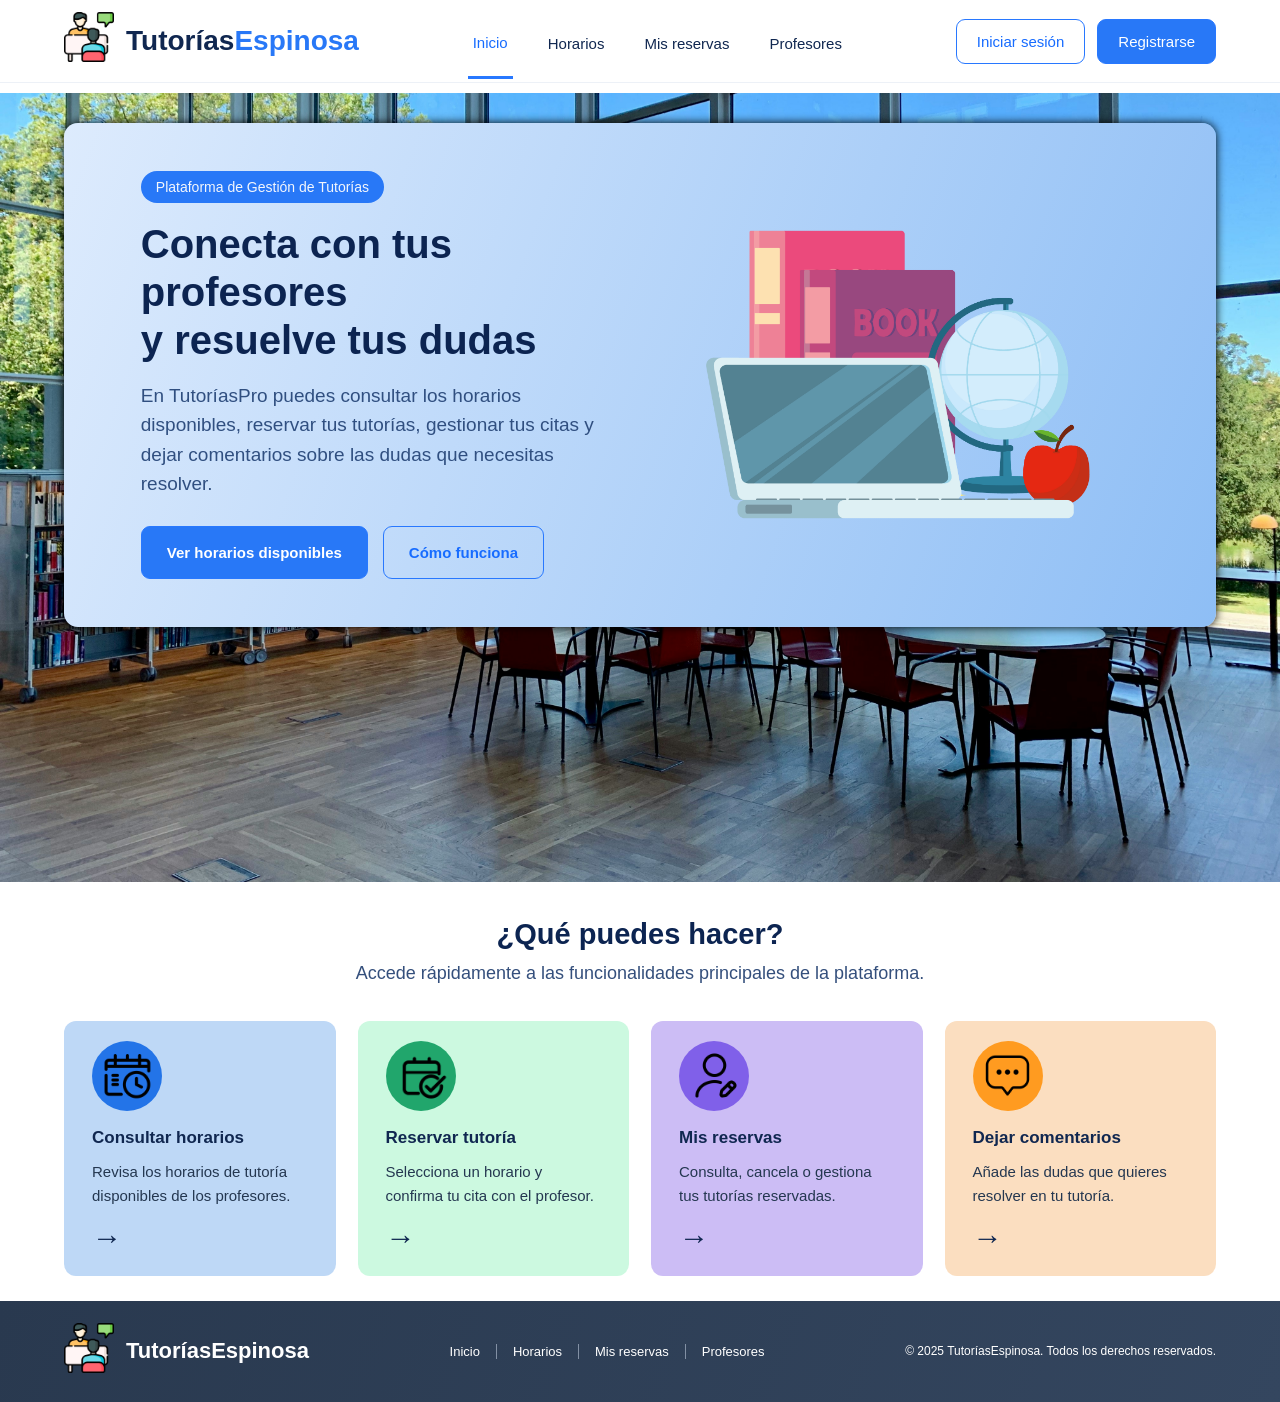
==== frontend/index.html @ 89176f93 "[#13][#18] Preparar frontend a partir del prototipo inicial" ====
<!DOCTYPE html>
<html lang="es">
<head>
    <meta charset="UTF-8">
    <meta name="viewport" content="width=device-width, initial-scale=1.0">
    <title>TutoríasEspinosa</title>
    <link rel="stylesheet" href="./css/style.css">
</head>
<body>
    <header class="cabecera">
        <div class="contenedor navegacion">
            <a class="logo" href="#">
                <span class="icono-logo"><img src="./imagenes/discusion.png" width="50px"></span>
                <span>Tutorías<span class="azul">Espinosa</span></span>
            </a>

            <nav class="menu">
                <a class="activo" href="#">Inicio</a>
                <a href="#horarios">Horarios</a>
                <a href="#reservas">Mis reservas</a>
                <a href="#profesores">Profesores</a>
            </nav>

            <div class="botones-cabecera">
                <a class="boton boton-claro" href="#">Iniciar sesión</a>
                <a class="boton boton-azul" href="#">Registrarse</a>
            </div>
        </div>
    </header>

    <main>
     <div class="fondo">
        <section class="tarjeta-centro contenedor">
            <div class="tarjeta-centro-texto">
                <span class="etiqueta">Plataforma de Gestión de Tutorías</span>
                <h1>Conecta con tus profesores<br class="salto"> y resuelve tus dudas</h1>
                <p>
                    En TutoríasPro puedes consultar los horarios disponibles,
                    reservar tus tutorías, gestionar tus citas y dejar comentarios
                    sobre las dudas que necesitas resolver.
                </p>
                <div class="tarjeta-centro-botones">
                    <a class="boton boton-azul" href="#horarios">Ver horarios disponibles</a>
                    <a class="boton boton-claro" href="#funciones">Cómo funciona</a>
                </div>
            </div>

            <div class="tarjeta-centro-imagen">
    <img
        class="imagenIndex"
        src="./imagenes/imagenindex.png"
        alt="Ilustración de TutoríasPro"
    >
</div>
        </section>
     </div>

        <section class="funciones contenedor" id="funciones">
            <div class="titulo-seccion">
                <h2>¿Qué puedes hacer?</h2>
                <p>Accede rápidamente a las funcionalidades principales de la plataforma.</p>
            </div>

            <div class="tarjetas">
                <article class="tarjeta tarjeta-azul" id="horarios">
                    <div class="icono icono-azul"><img src="./imagenes/time-and-calendar.png" width="70%" height="70%"></div>
                    <h3>Consultar horarios</h3>
                    <p>Revisa los horarios de tutoría disponibles de los profesores.</p>
                    <a href="#">→</a>
                </article>

                <article class="tarjeta tarjeta-verde">
                    <div class="icono icono-verde"><img src="./imagenes/cheque.png" width="80%" height="80%"></div>
                    <h3>Reservar tutoría</h3>
                    <p>Selecciona un horario y confirma tu cita con el profesor.</p>
                    <a href="#">→</a>
                </article>

                <article class="tarjeta tarjeta-morada" id="reservas">
                    <div class="icono icono-morado"><img src="./imagenes/editar.png" width="70%" height="70%"></div>
                    <h3>Mis reservas</h3>
                    <p>Consulta, cancela o gestiona tus tutorías reservadas.</p>
                    <a href="#">→</a>
                </article>

                <article class="tarjeta tarjeta-naranja" id="profesores">
                    <div class="icono icono-naranja"><img src="./imagenes/bot-de-chat.png" width="70%" height="70%"></div>
                    <h3>Dejar comentarios</h3>
                    <p>Añade las dudas que quieres resolver en tu tutoría.</p>
                    <a href="#">→</a>
                </article>
            </div>
        </section>
    </main>

    <footer class="pie">
        <div class="contenedor pie-contenido">
            <a class="logo logo-pie" href="#">
                <span class="icono-logo"><img src="./imagenes/discusion.png" width="50px"></span>
                <span>TutoríasEspinosa</span>
            </a>
            <nav class="enlaces-pie">
                <a href="#">Inicio</a>
                <a href="#horarios">Horarios</a>
                <a href="#reservas">Mis reservas</a>
                <a href="#profesores">Profesores</a>
            </nav>
            <p>© 2025 TutoríasEspinosa. Todos los derechos reservados.</p>
        </div>
    </footer>
</body>
</html>
---- frontend/css/style.css ----
/* Estilos generales */
* {
  box-sizing: border-box;
  margin: 0;
  padding: 0;
}

html {
  scroll-behavior: smooth;
}

body {
  font-family: Arial, Helvetica, sans-serif;
  color: #102750;
  background-color: #ffffff;

  min-height: 100vh;
display: flex;
flex-direction: column;
}

a {
  color: inherit;
  text-decoration: none;
}

.contenedor {
  width: 90%;
  max-width: 1370px;
  margin: 0 auto;
}

/* Cabecera y menú */
.cabecera {
  background-color: #ffffff;
  border-bottom: 1px solid #edf1f7;
  margin-bottom: 10px;
}

.navegacion {
  min-height: 82px;
  display: flex;
  align-items: center;
  justify-content: space-between;
  gap: 25px;
}

.main {

  flex: 1;
display: flex;
flex-direction: column;
}

.logo {
  display: flex;
  align-items: center;
  gap: 12px;
  font-size: 28px;
  font-weight: bold;
  white-space: nowrap;
}

.icono-logo {
  color: #102d61;
  font-size: 35px;
  position: relative;
  margin: 0 auto;
}

.azul {
  color: #2878f7;
}

.menu {
  display: flex;
  align-items: center;
  gap: 30px;
}

.menu a {
  padding: 30px 5px 25px;
  font-size: 15px;
}

.menu a:hover,
.menu .activo {
  color: #176cff;
  border-bottom: 3px solid #2878ff;
}

.botones-cabecera {
  display: flex;
  gap: 12px;
}

/* Botones */
.boton {
  display: inline-block;
  padding: 13px 20px;
  border: 1px solid #2878ff;
  border-radius: 9px;
  font-size: 15px;
  text-align: center;
  transition:
    background-color 0.2s,
    color 0.2s;
}

.boton-azul {
  color: #ffffff;
  background-color: #2878f7;
}

.boton-azul:hover {
  background-color: #155ed4;
}

.boton-claro {
  color: #176cff;
  background-color: transparent;
}

.boton-claro:hover {
  background-color: #eaf2ff;
}

/* Sección principal */
.tarjeta-centro {
  min-height: 430px;
  margin-top: 0;
  padding: 48px 6%;
  border-radius: 14px;
  background: linear-gradient(110deg, #ddebfd, #8ebef5);
  display: flex;
  align-items: center;
  justify-content: space-between;
  gap: 35px;
  overflow: hidden;
  box-shadow: black 0px 0px 10px;
}

.tarjeta-centro-texto {
  flex: 1;
  max-width: 590px;
}

.etiqueta {
  display: inline-block;
  margin-bottom: 17px;
  padding: 8px 15px;
  border-radius: 25px;
  background-color: #2878f7;
  color: #f3f6fc;
  font-size: 14px;
}

h1 {
  margin-bottom: 17px;
  color: #0c2451;
  font-size: 40px;
  line-height: 1.2;
}

.tarjeta-centro-texto p {
  max-width: 570px;
  margin-bottom: 27px;
  color: #304f80;
  font-size: 19px;
  line-height: 1.55;
}

.tarjeta-centro-botones {
  display: flex;
  flex-wrap: wrap;
  gap: 15px;
}

.tarjeta-centro-botones .boton {
  padding: 17px 25px;
  font-weight: bold;
}

.tarjeta-centro-imagen {
  flex: 1;
  min-width: 0;
  height: 300px;
  display: flex;
  align-items: center;
  justify-content: center;
  overflow: hidden;
}

.imagenIndex {
  display: block;
  width: 100%;
  height: 100%;
  object-fit: contain;
  object-position: center;
}

.fondo {
  padding-top: 30px;
  padding-bottom: 255px;
  background-image: url("../imagenes/fondo3.jpg");
  background-size: cover;
  background-position: center;
  background-repeat: no-repeat;
  background-attachment: fixed;
}

/* Tarjetas de funcionalidades */
.funciones {
  padding-top: 36px;
  padding-bottom: 25px;
}

.titulo-seccion {
  text-align: center;
  margin-bottom: 37px;
}

.titulo-seccion h2 {
  margin-bottom: 12px;
  color: #0c2451;
  font-size: 29px;
}

.titulo-seccion p {
  color: #344f7c;
  font-size: 18px;
}

.tarjetas {
  display: grid;
  grid-template-columns: repeat(4, 1fr);
  gap: 22px;
}

.tarjeta {
  min-height: 255px;
  padding: 20px 28px;
  border-radius: 12px;
}

.tarjeta-azul {
  background-color: #bed8f6;
}

.tarjeta-verde {
  background-color: #ccf9e0;
}

.tarjeta-morada {
  background-color: #ccbdf5;
}

.tarjeta-naranja {
  background-color: #fbdec0;
}

.icono {
  width: 70px;
  height: 70px;
  margin-bottom: 17px;
  border-radius: 50%;
  color: #ffffff;
  display: flex;
  align-items: center;
  justify-content: center;
  font-size: 37px;
}

.icono-azul {
  background-color: #2374e8;
}

.icono-verde {
  background-color: #21a66c;
}

.icono-morado {
  background-color: #8060e9;
}

.icono-naranja {
  background-color: #ff9b20;
}

.tarjeta h3 {
  margin-bottom: 12px;
  color: #102750;
  font-size: 17px;
}

.tarjeta p {
  min-height: 50px;
  margin-bottom: 10px;
  color: #243750;
  font-size: 15px;
  line-height: 1.6;
}

.tarjeta > a {
  display: inline-block;
  margin-top: 3px;
  font-size: 30px;
  line-height: 1;
}

.tarjeta > a:hover {
  color: #2878f7;
}

/* Pie de página */
.pie {
  margin-top: auto;
  padding: 22px 0;
  color: #ffffff;
  background: linear-gradient(110deg, #29394f, #34465f);
  width: 100%;
}

.pie-contenido {
  display: flex;
  align-items: center;
  justify-content: space-between;
  gap: 25px;
}

.logo-pie {
  color: #ffffff;
  font-size: 22px;
}

.logo-pie .icono-logo {
  color: #ffffff;
  font-size: 30px;
}

.enlaces-pie {
  display: flex;
  flex-wrap: wrap;
  gap: 0;
}

.enlaces-pie a {
  padding: 0 16px;
  border-right: 1px solid #8290a4;
  font-size: 13px;
}

.enlaces-pie a:last-child {
  border-right: none;
}

.enlaces-pie a:hover {
  text-decoration: underline;
}

.pie p {
  font-size: 12px;
  text-align: right;
}

/* Adaptación a tablets y móviles */
@media (max-width: 1050px) {
  .navegacion {
    flex-wrap: wrap;
    padding: 15px 0;
  }

  .menu {
    order: 3;
    width: 100%;
    justify-content: center;
    gap: 20px;
  }

  .menu a {
    padding: 10px 5px;
  }

  .tarjeta-centro {
    padding: 35px;
  }

  h1 {
    font-size: 32px;
  }

  .tarjeta-centro-texto p {
    font-size: 16px;
  }

  .tarjetas {
    grid-template-columns: repeat(2, 1fr);
  }

  .pie-contenido {
    flex-wrap: wrap;
    justify-content: center;
  }

  .pie p {
    width: 100%;
    text-align: center;
  }

    .fondo {
  padding-bottom: 50px;
}

}

@media (max-width: 700px) {
  .contenedor {
    width: 92%;
  }

  .navegacion {
    justify-content: center;
  }

  .logo {
    font-size: 25px;
  }

  .botones-cabecera {
    width: 100%;
    justify-content: center;
  }

  .menu {
    gap: 12px;
    overflow-x: auto;
    justify-content: flex-start;
  }

  .menu a {
    white-space: nowrap;
    font-size: 14px;
  }

  .tarjeta-centro {
    flex-direction: column;
    align-items: stretch;
    padding: 28px 22px;
  }

  h1 {
    font-size: 30px;
  }

  .salto {
    display: none;
  }

  .tarjeta-centro-texto p {
    font-size: 16px;
  }

  .tarjeta-centro-imagen {
    width: 100%;
    min-width: 0;
    height: 230px;
  }

  .tarjeta-centro-botones {
    flex-direction: column;
  }

  .tarjeta-centro-botones .boton {
    width: 100%;
  }

  .titulo-seccion h2 {
    font-size: 25px;
  }

  .titulo-seccion p {
    font-size: 16px;
    line-height: 1.5;
  }

  .tarjetas {
    grid-template-columns: 1fr;
  }

  .tarjeta {
    min-height: 225px;
  }

  .enlaces-pie {
    justify-content: center;
    row-gap: 14px;
  }

  .enlaces-pie a {
    padding: 0 9px;
  }

  .fondo {
  padding-bottom: 50px;
}

}
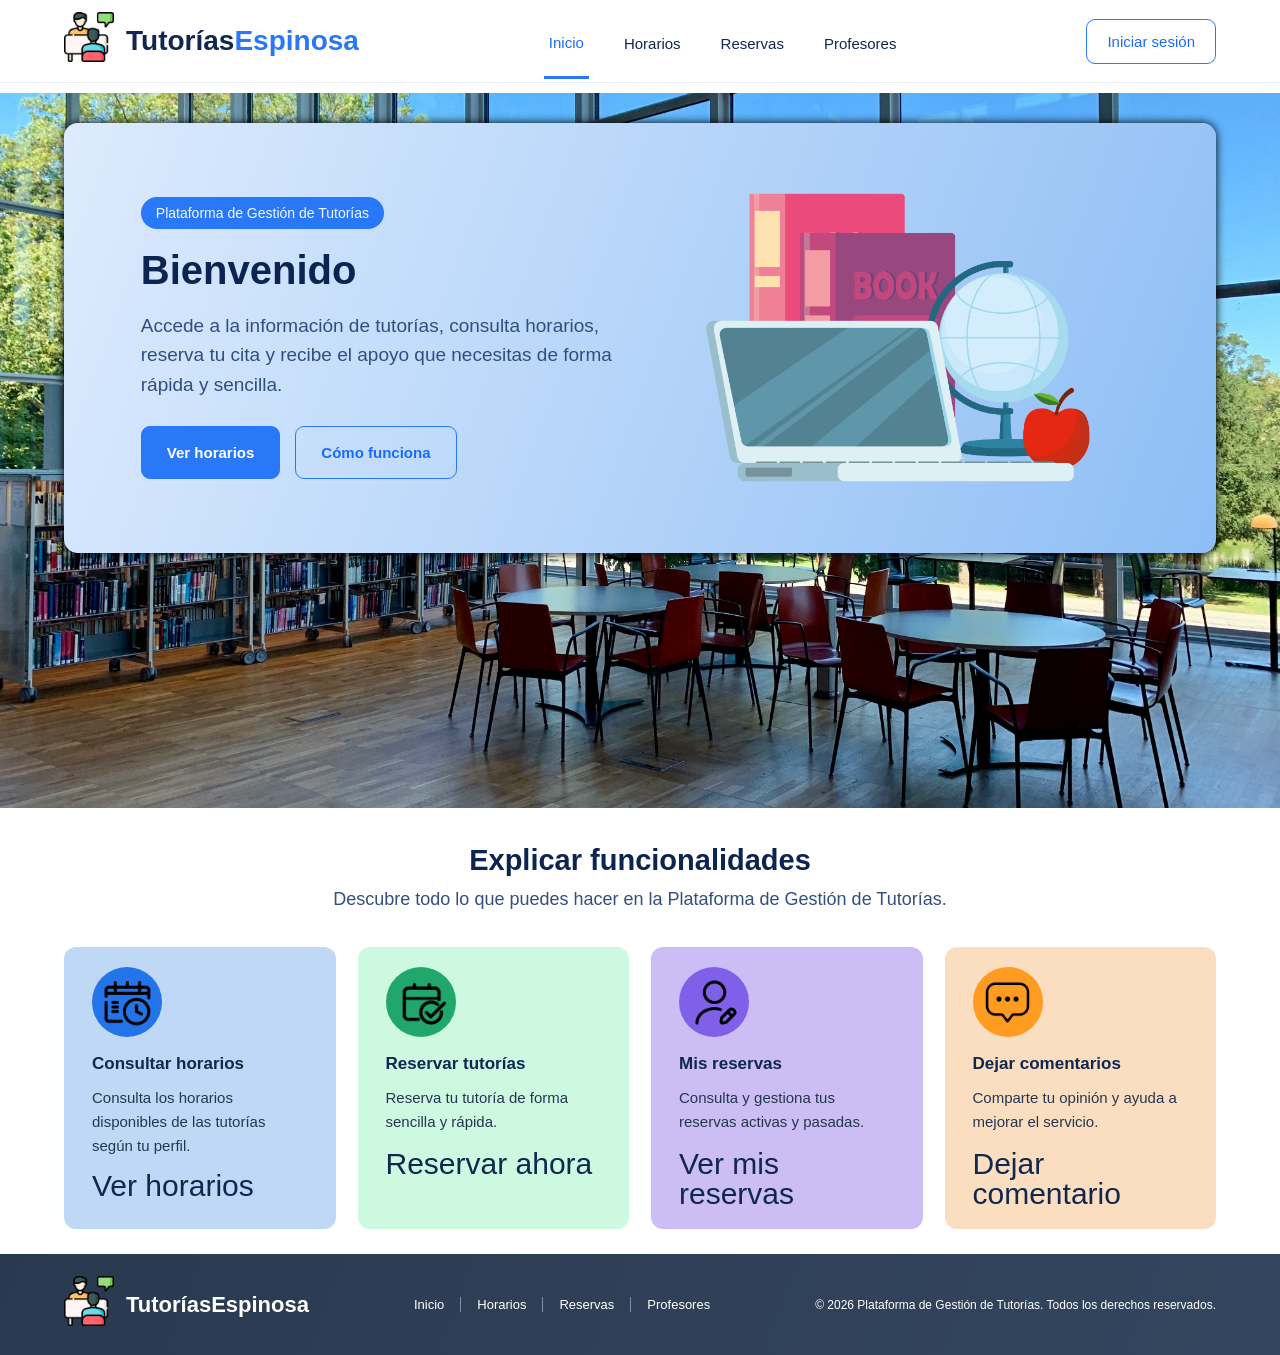
==== commit 1e353c6d: "[#13] Adaptar estructura HTML de la pagina principal al wireframe" ====
--- a/frontend/index.html
+++ b/frontend/index.html
@@ -1,93 +1,109 @@
 <!DOCTYPE html>
 <html lang="es">
+
 <head>
     <meta charset="UTF-8">
     <meta name="viewport" content="width=device-width, initial-scale=1.0">
     <title>TutoríasEspinosa</title>
     <link rel="stylesheet" href="./css/style.css">
 </head>
+
 <body>
+
     <header class="cabecera">
         <div class="contenedor navegacion">
-            <a class="logo" href="#">
-                <span class="icono-logo"><img src="./imagenes/discusion.png" width="50px"></span>
+            <!-- Identidad: nombre provisional hasta la decision del PO -->
+            <a class="logo" href="./index.html" aria-label="Ir a la pagina principal">
+                <span class="icono-logo">
+                    <img src="./imagenes/logo-tutorias.png" width="50" alt="">
+                </span>
                 <span>Tutorías<span class="azul">Espinosa</span></span>
             </a>
 
-            <nav class="menu">
-                <a class="activo" href="#">Inicio</a>
+            <!-- Rutas de Horarios, Reservas y Profesores: revision en tarea #15 -->
+            <nav class="menu" aria-label="Navegación principal">
+                <a class="activo" href="./index.html" aria-current="page">Inicio</a>
                 <a href="#horarios">Horarios</a>
-                <a href="#reservas">Mis reservas</a>
+                <a href="#reservas">Reservas</a>
                 <a href="#profesores">Profesores</a>
             </nav>
 
             <div class="botones-cabecera">
-                <a class="boton boton-claro" href="#">Iniciar sesión</a>
-                <a class="boton boton-azul" href="#">Registrarse</a>
+                <a class="boton boton-claro" href="./login.html">Iniciar sesión</a>
             </div>
         </div>
     </header>
 
+
     <main>
-     <div class="fondo">
-        <section class="tarjeta-centro contenedor">
-            <div class="tarjeta-centro-texto">
-                <span class="etiqueta">Plataforma de Gestión de Tutorías</span>
-                <h1>Conecta con tus profesores<br class="salto"> y resuelve tus dudas</h1>
-                <p>
-                    En TutoríasPro puedes consultar los horarios disponibles,
-                    reservar tus tutorías, gestionar tus citas y dejar comentarios
-                    sobre las dudas que necesitas resolver.
-                </p>
-                <div class="tarjeta-centro-botones">
-                    <a class="boton boton-azul" href="#horarios">Ver horarios disponibles</a>
-                    <a class="boton boton-claro" href="#funciones">Cómo funciona</a>
+        <div class="fondo">
+            <section class="tarjeta-centro contenedor" aria-labelledby="titulo-bienvenida">
+                <div class="tarjeta-centro-texto">
+                    <span class="etiqueta">Plataforma de Gestión de Tutorías</span>
+                    <h1 id="titulo-bienvenida">Bienvenido</h1>
+                    <p>
+                        Accede a la información de tutorías, consulta horarios,
+                        reserva tu cita y recibe el apoyo que necesitas de forma rápida y sencilla.
+                    </p>
+                    <div class="tarjeta-centro-botones">
+                        <a class="boton boton-azul" href="#horarios">Ver horarios</a>
+                        <a class="boton boton-claro" href="#funciones">Cómo funciona</a>
+                    </div>
                 </div>
-            </div>
 
-            <div class="tarjeta-centro-imagen">
-    <img
-        class="imagenIndex"
-        src="./imagenes/imagenindex.png"
-        alt="Ilustración de TutoríasPro"
-    >
-</div>
-        </section>
-     </div>
+                <div class="tarjeta-centro-imagen">
+                    <img
+                        class="imagenIndex"
+                        src="./imagenes/ilustracion-inicio.png"
+                        alt="Ilustración de presentación de la plataforma"
+                    >
+                </div>
+            </section>
+        </div>
 
-        <section class="funciones contenedor" id="funciones">
+        <section class="funciones contenedor" id="funciones" aria-labelledby="titulo-funciones">
             <div class="titulo-seccion">
-                <h2>¿Qué puedes hacer?</h2>
-                <p>Accede rápidamente a las funcionalidades principales de la plataforma.</p>
+                <h2 id="titulo-funciones">Explicar funcionalidades</h2>
+                <p>Descubre todo lo que puedes hacer en la Plataforma de Gestión de Tutorías.</p>
             </div>
 
             <div class="tarjetas">
                 <article class="tarjeta tarjeta-azul" id="horarios">
-                    <div class="icono icono-azul"><img src="./imagenes/time-and-calendar.png" width="70%" height="70%"></div>
+                    <div class="icono icono-azul">
+                        <img src="./imagenes/icono-horarios.png" width="70%" height="70%" alt="">
+                    </div>
                     <h3>Consultar horarios</h3>
-                    <p>Revisa los horarios de tutoría disponibles de los profesores.</p>
-                    <a href="#">→</a>
+                    <p>Consulta los horarios disponibles de las tutorías según tu perfil.</p>
+                    <!-- Destino definitivo pendiente de la tarea #15 -->
+                    <a href="#horarios" aria-label="Consultar horarios">Ver horarios</a>
                 </article>
 
                 <article class="tarjeta tarjeta-verde">
-                    <div class="icono icono-verde"><img src="./imagenes/cheque.png" width="80%" height="80%"></div>
-                    <h3>Reservar tutoría</h3>
-                    <p>Selecciona un horario y confirma tu cita con el profesor.</p>
-                    <a href="#">→</a>
+                    <div class="icono icono-verde">
+                        <img src="./imagenes/icono-reservar-tutoria.png" width="80%" height="80%" alt="">
+                    </div>
+                    <h3>Reservar tutorías</h3>
+                    <p>Reserva tu tutoría de forma sencilla y rápida.</p>
+                    <a href="#reservas" aria-label="Reservar una tutoría">Reservar ahora</a>
                 </article>
 
                 <article class="tarjeta tarjeta-morada" id="reservas">
-                    <div class="icono icono-morado"><img src="./imagenes/editar.png" width="70%" height="70%"></div>
+                    <div class="icono icono-morado">
+                        <img src="./imagenes/icono-mis-reservas.png" width="70%" height="70%" alt="">
+                    </div>
                     <h3>Mis reservas</h3>
-                    <p>Consulta, cancela o gestiona tus tutorías reservadas.</p>
-                    <a href="#">→</a>
+                    <p>Consulta y gestiona tus reservas activas y pasadas.</p>
+                    <a href="#reservas" aria-label="Consultar mis reservas">Ver mis reservas</a>
                 </article>
 
-                <article class="tarjeta tarjeta-naranja" id="profesores">
-                    <div class="icono icono-naranja"><img src="./imagenes/bot-de-chat.png" width="70%" height="70%"></div>
+                <article class="tarjeta tarjeta-naranja" id="comentarios">
+                    <div class="icono icono-naranja">
+                        <img src="./imagenes/icono-comentarios.png" width="70%" height="70%" alt="">
+                    </div>
                     <h3>Dejar comentarios</h3>
-                    <p>Añade las dudas que quieres resolver en tu tutoría.</p>
-                    <a href="#">→</a>
+                    <p>Comparte tu opinión y ayuda a mejorar el servicio.</p>
+                    <!-- Destino definitivo pendiente de la tarea #15 -->
+                    <a href="#comentarios" aria-label="Dejar un comentario">Dejar comentario</a>
                 </article>
             </div>
         </section>
@@ -95,18 +111,21 @@
 
     <footer class="pie">
         <div class="contenedor pie-contenido">
-            <a class="logo logo-pie" href="#">
-                <span class="icono-logo"><img src="./imagenes/discusion.png" width="50px"></span>
+            <a class="logo logo-pie" href="./index.html" aria-label="Volver al inicio">
+                <span class="icono-logo">
+                    <img src="./imagenes/logo-tutorias.png" width="50" alt="">
+                </span>
                 <span>TutoríasEspinosa</span>
             </a>
-            <nav class="enlaces-pie">
-                <a href="#">Inicio</a>
+            <nav class="enlaces-pie" aria-label="Navegación del pie">
+                <a href="./index.html">Inicio</a>
                 <a href="#horarios">Horarios</a>
-                <a href="#reservas">Mis reservas</a>
+                <a href="#reservas">Reservas</a>
                 <a href="#profesores">Profesores</a>
             </nav>
-            <p>© 2025 TutoríasEspinosa. Todos los derechos reservados.</p>
+            <p>© 2026 Plataforma de Gestión de Tutorías. Todos los derechos reservados.</p>
         </div>
     </footer>
 </body>
+
 </html>
--- a/frontend/css/style.css
+++ b/frontend/css/style.css
@@ -202,7 +202,7 @@
 .fondo {
   padding-top: 30px;
   padding-bottom: 255px;
-  background-image: url("../imagenes/fondo3.jpg");
+  background-image: url("../imagenes/fondo-plataforma.jpg");
   background-size: cover;
   background-position: center;
   background-repeat: no-repeat;
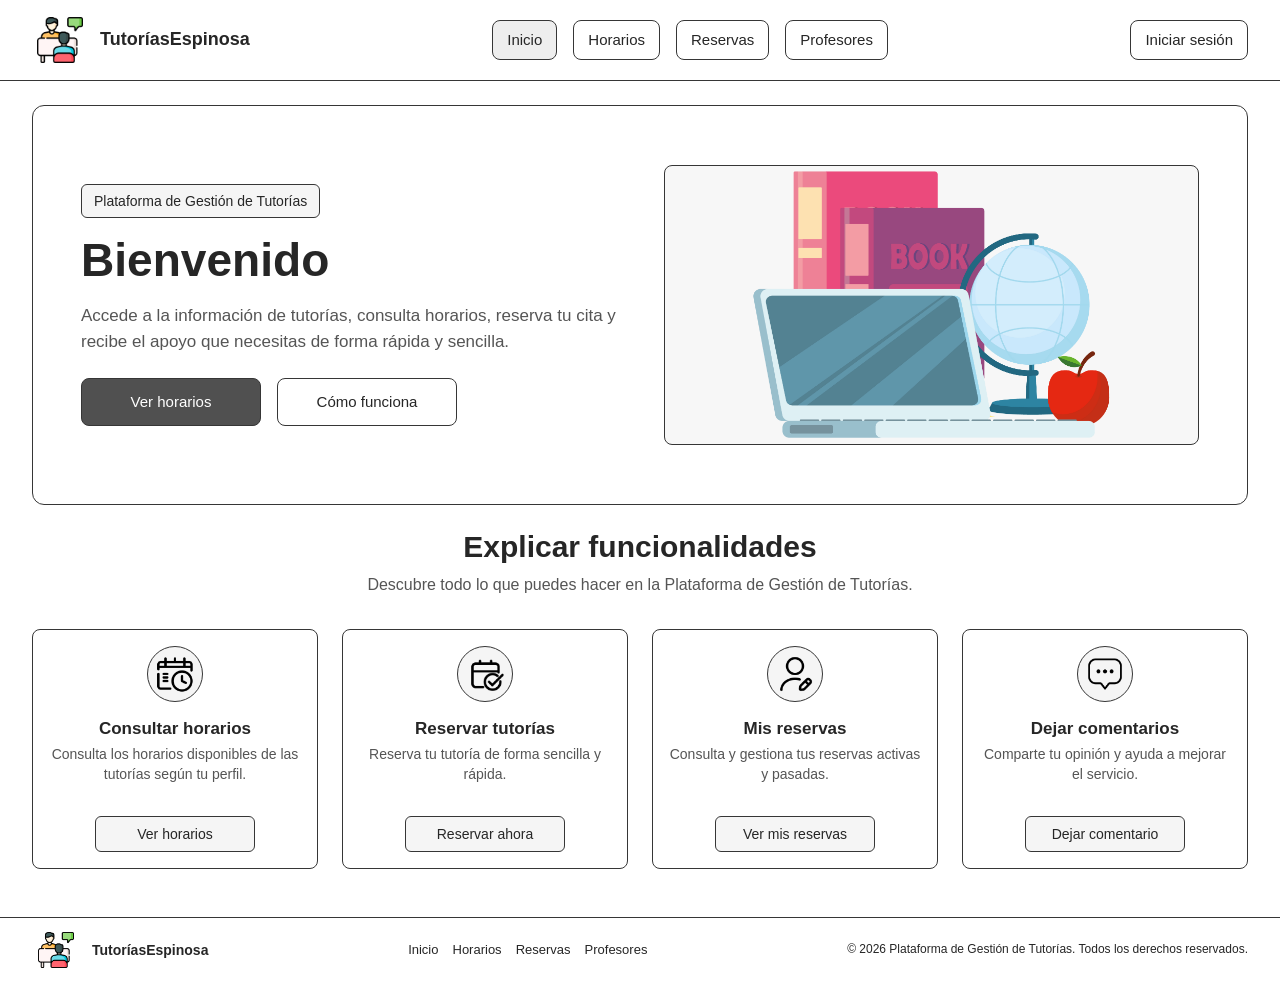
==== commit c38bd9fd: "[#15] Implementar navegacion y menu movil de la pagina principal" ====
--- a/frontend/index.html
+++ b/frontend/index.html
@@ -6,6 +6,7 @@
     <meta name="viewport" content="width=device-width, initial-scale=1.0">
     <title>TutoríasEspinosa</title>
     <link rel="stylesheet" href="./css/style.css">
+    <link rel="stylesheet" href="./css/navegacion.css">
 </head>
 
 <body>
@@ -20,12 +21,23 @@
                 <span>Tutorías<span class="azul">Espinosa</span></span>
             </a>
 
-            <!-- Rutas de Horarios, Reservas y Profesores: revision en tarea #15 -->
-            <nav class="menu" aria-label="Navegación principal">
+            <!-- Navegacion accesible en escritorio y menu desplegable en movil -->
+            <button
+                id="boton-menu"
+                class="menu-toggle"
+                type="button"
+                aria-controls="menu-principal"
+                aria-expanded="false"
+                aria-label="Abrir menú de navegación"
+            >
+                <span class="menu-toggle__icono" aria-hidden="true">&#9776;</span>
+                <span>Menú</span>
+            </button>
+            <nav class="menu" id="menu-principal" aria-label="Navegación principal">
                 <a class="activo" href="./index.html" aria-current="page">Inicio</a>
                 <a href="#horarios">Horarios</a>
                 <a href="#reservas">Reservas</a>
-                <a href="#profesores">Profesores</a>
+                <a href="./login.html" data-proximo="profesores">Profesores</a>
             </nav>
 
             <div class="botones-cabecera">
@@ -74,8 +86,8 @@
                     </div>
                     <h3>Consultar horarios</h3>
                     <p>Consulta los horarios disponibles de las tutorías según tu perfil.</p>
-                    <!-- Destino definitivo pendiente de la tarea #15 -->
-                    <a href="#horarios" aria-label="Consultar horarios">Ver horarios</a>
+                    <!-- Enlace provisional: informa de que la funcionalidad aun no existe. -->
+                    <a href="./login.html" data-proximo="horarios" aria-label="Consultar horarios">Ver horarios</a>
                 </article>
 
                 <article class="tarjeta tarjeta-verde">
@@ -84,7 +96,7 @@
                     </div>
                     <h3>Reservar tutorías</h3>
                     <p>Reserva tu tutoría de forma sencilla y rápida.</p>
-                    <a href="#reservas" aria-label="Reservar una tutoría">Reservar ahora</a>
+                    <a href="./login.html" data-proximo="reservar" aria-label="Reservar una tutoría">Reservar ahora</a>
                 </article>
 
                 <article class="tarjeta tarjeta-morada" id="reservas">
@@ -93,7 +105,7 @@
                     </div>
                     <h3>Mis reservas</h3>
                     <p>Consulta y gestiona tus reservas activas y pasadas.</p>
-                    <a href="#reservas" aria-label="Consultar mis reservas">Ver mis reservas</a>
+                    <a href="./login.html" data-proximo="reservas" aria-label="Consultar mis reservas">Ver mis reservas</a>
                 </article>
 
                 <article class="tarjeta tarjeta-naranja" id="comentarios">
@@ -102,8 +114,8 @@
                     </div>
                     <h3>Dejar comentarios</h3>
                     <p>Comparte tu opinión y ayuda a mejorar el servicio.</p>
-                    <!-- Destino definitivo pendiente de la tarea #15 -->
-                    <a href="#comentarios" aria-label="Dejar un comentario">Dejar comentario</a>
+                    <!-- Enlace provisional: informa de que la funcionalidad aun no existe. -->
+                    <a href="./login.html" data-proximo="comentarios" aria-label="Dejar un comentario">Dejar comentario</a>
                 </article>
             </div>
         </section>
@@ -121,11 +133,17 @@
                 <a href="./index.html">Inicio</a>
                 <a href="#horarios">Horarios</a>
                 <a href="#reservas">Reservas</a>
-                <a href="#profesores">Profesores</a>
+                <a href="./login.html" data-proximo="profesores">Profesores</a>
             </nav>
             <p>© 2026 Plataforma de Gestión de Tutorías. Todos los derechos reservados.</p>
         </div>
     </footer>
+    <!-- Aviso no intrusivo para acciones aun pendientes de desarrollo. -->
+    <div id="aviso-navegacion" class="aviso-navegacion" role="status" aria-live="polite" hidden>
+        <p class="aviso-navegacion__texto"></p>
+        <button type="button" class="aviso-navegacion__cerrar" aria-label="Cerrar aviso">&times;</button>
+    </div>
+    <script src="./js/main.js" defer></script>
 </body>
 
 </html>
--- a/frontend/css/style.css
+++ b/frontend/css/style.css
@@ -1,507 +1,368 @@
-/* Estilos generales */
-* {
-  box-sizing: border-box;
+/*
+ * Plataforma Web de Gestion de Tutorias
+ * Tarea #14 - Adaptacion visual de la pagina principal
+ * Referencia: docs/wireframes/pagina-principal (Desktop / Tablet / Mobile + Specs)
+ * Solo se modifica frontend/css/style.css; no afecta a login.css.
+ * La navegacion real y sus destinos pertenecen a la tarea #15.
+ */
+
+:root {
+  --color-texto: #262626;
+  --color-secundario: #555555;
+  --color-borde: #363636;
+  --color-fondo: #ffffff;
+  --color-suave: #f5f5f5;
+  --color-primario: #505050;
+  --color-primario-hover: #363636;
+  --radio: 8px;
+  --radio-tarjeta: 12px;
+  --espacio-1: 8px;
+  --espacio-2: 12px;
+  --espacio-3: 16px;
+  --espacio-4: 24px;
+  --espacio-5: 32px;
+  --espacio-6: 48px;
+  --ancho-maximo: 1280px;
+}
+
+/* 01. Base del documento */
+*, *::before, *::after { box-sizing: border-box; }
+html { scroll-behavior: smooth; }
+body {
   margin: 0;
-  padding: 0;
-}
-
-html {
-  scroll-behavior: smooth;
-}
-
-body {
-  font-family: Arial, Helvetica, sans-serif;
-  color: #102750;
-  background-color: #ffffff;
-
   min-height: 100vh;
-display: flex;
-flex-direction: column;
-}
-
-a {
-  color: inherit;
-  text-decoration: none;
-}
-
+  display: flex;
+  flex-direction: column;
+  font-family: "Trebuchet MS", Arial, Helvetica, sans-serif;
+  font-size: 16px;
+  line-height: 1.5;
+  color: var(--color-texto);
+  background: var(--color-fondo);
+}
+img { display: block; max-width: 100%; }
+a { color: inherit; text-decoration: none; }
+a:focus-visible {
+  outline: 3px solid #555;
+  outline-offset: 3px;
+}
 .contenedor {
-  width: 90%;
-  max-width: 1370px;
-  margin: 0 auto;
-}
-
-/* Cabecera y menú */
+  width: calc(100% - 64px);
+  max-width: var(--ancho-maximo);
+  margin-inline: auto;
+}
+main { flex: 1; min-width: 0; }
+
+/* 02. Cabecera y menu - desktop: 80px; Flexbox */
 .cabecera {
-  background-color: #ffffff;
-  border-bottom: 1px solid #edf1f7;
-  margin-bottom: 10px;
-}
-
+  background: #fff;
+  border-bottom: 1px solid var(--color-borde);
+}
 .navegacion {
-  min-height: 82px;
+  min-height: 80px;
   display: flex;
   align-items: center;
   justify-content: space-between;
-  gap: 25px;
-}
-
-.main {
-
-  flex: 1;
-display: flex;
-flex-direction: column;
-}
-
+  gap: var(--espacio-4);
+}
 .logo {
-  display: flex;
-  align-items: center;
-  gap: 12px;
-  font-size: 28px;
-  font-weight: bold;
-  white-space: nowrap;
-}
-
-.icono-logo {
-  color: #102d61;
-  font-size: 35px;
-  position: relative;
-  margin: 0 auto;
-}
-
-.azul {
-  color: #2878f7;
-}
-
-.menu {
-  display: flex;
-  align-items: center;
-  gap: 30px;
-}
-
-.menu a {
-  padding: 30px 5px 25px;
+  display: inline-flex;
+  align-items: center;
+  gap: var(--espacio-2);
+  font-size: 18px;
+  line-height: 1.2;
+  font-weight: 700;
+  flex-shrink: 0;
+}
+.icono-logo { display: inline-flex; flex-shrink: 0; }
+.icono-logo img { width: 56px; height: 46px; object-fit: contain; }
+.azul { color: inherit; } /* Color original no se usa en el wireframe monocromo. */
+.menu, .botones-cabecera {
+  display: flex;
+  align-items: center;
+  gap: var(--espacio-3);
+}
+.menu { justify-content: center; }
+.menu a,
+.boton {
+  display: inline-flex;
+  align-items: center;
+  justify-content: center;
+  min-height: 40px;
+  padding: 8px 14px;
+  border: 1px solid var(--color-borde);
+  border-radius: var(--radio);
+  background: #fff;
+  color: var(--color-texto);
+  font: inherit;
   font-size: 15px;
-}
-
+  line-height: 1.2;
+  text-align: center;
+  transition: background-color .15s ease, color .15s ease;
+}
 .menu a:hover,
-.menu .activo {
-  color: #176cff;
-  border-bottom: 3px solid #2878ff;
-}
-
-.botones-cabecera {
-  display: flex;
-  gap: 12px;
-}
-
-/* Botones */
-.boton {
-  display: inline-block;
-  padding: 13px 20px;
-  border: 1px solid #2878ff;
-  border-radius: 9px;
-  font-size: 15px;
-  text-align: center;
-  transition:
-    background-color 0.2s,
-    color 0.2s;
-}
-
-.boton-azul {
-  color: #ffffff;
-  background-color: #2878f7;
-}
-
-.boton-azul:hover {
-  background-color: #155ed4;
-}
-
-.boton-claro {
-  color: #176cff;
-  background-color: transparent;
-}
-
-.boton-claro:hover {
-  background-color: #eaf2ff;
-}
-
-/* Sección principal */
+.menu a.activo,
+.boton-claro:hover { background: #eeeeee; }
+.boton-azul { background: var(--color-primario); color: #fff; }
+.boton-azul:hover { background: var(--color-primario-hover); }
+.botones-cabecera { flex-shrink: 0; }
+
+/* 03. Hero - Grid 1fr 1fr / gap 48px */
+.fondo {
+  /* Sin imagen de fondo: el wireframe emplea una tarjeta blanca. */
+  padding: var(--espacio-4) 0 0;
+  background: #fff;
+}
 .tarjeta-centro {
-  min-height: 430px;
-  margin-top: 0;
-  padding: 48px 6%;
-  border-radius: 14px;
-  background: linear-gradient(110deg, #ddebfd, #8ebef5);
-  display: flex;
-  align-items: center;
-  justify-content: space-between;
-  gap: 35px;
-  overflow: hidden;
-  box-shadow: black 0px 0px 10px;
-}
-
-.tarjeta-centro-texto {
-  flex: 1;
-  max-width: 590px;
-}
-
+  min-height: 400px;
+  display: grid;
+  grid-template-columns: minmax(0, 1fr) minmax(0, 1fr);
+  align-items: center;
+  gap: var(--espacio-6);
+  padding: 32px 48px;
+  border: 1px solid var(--color-borde);
+  border-radius: var(--radio-tarjeta);
+  background: #fff;
+  box-shadow: none;
+}
+.tarjeta-centro-texto { min-width: 0; }
 .etiqueta {
   display: inline-block;
-  margin-bottom: 17px;
-  padding: 8px 15px;
-  border-radius: 25px;
-  background-color: #2878f7;
-  color: #f3f6fc;
+  max-width: 100%;
+  margin-bottom: var(--espacio-3);
+  padding: 7px 12px;
+  border: 1px solid var(--color-borde);
+  border-radius: 6px;
+  background: var(--color-suave);
   font-size: 14px;
-}
-
+  line-height: 1.3;
+}
 h1 {
-  margin-bottom: 17px;
-  color: #0c2451;
-  font-size: 40px;
-  line-height: 1.2;
-}
-
+  margin: 0 0 16px;
+  font-size: clamp(36px, 3.6vw, 52px);
+  font-weight: 700;
+  line-height: 1.15;
+}
 .tarjeta-centro-texto p {
   max-width: 570px;
-  margin-bottom: 27px;
-  color: #304f80;
-  font-size: 19px;
-  line-height: 1.55;
-}
-
+  margin: 0 0 var(--espacio-4);
+  font-size: 17px;
+  color: var(--color-secundario);
+  line-height: 1.5;
+}
 .tarjeta-centro-botones {
   display: flex;
   flex-wrap: wrap;
-  gap: 15px;
-}
-
+  gap: var(--espacio-3);
+}
 .tarjeta-centro-botones .boton {
-  padding: 17px 25px;
-  font-weight: bold;
-}
-
+  min-height: 48px;
+  min-width: 180px;
+  padding: 10px 18px;
+}
 .tarjeta-centro-imagen {
-  flex: 1;
+  width: 100%;
   min-width: 0;
-  height: 300px;
+  height: 280px;
   display: flex;
   align-items: center;
   justify-content: center;
   overflow: hidden;
-}
-
-.imagenIndex {
-  display: block;
-  width: 100%;
-  height: 100%;
-  object-fit: contain;
-  object-position: center;
-}
-
-.fondo {
-  padding-top: 30px;
-  padding-bottom: 255px;
-  background-image: url("../imagenes/fondo-plataforma.jpg");
-  background-size: cover;
-  background-position: center;
-  background-repeat: no-repeat;
-  background-attachment: fixed;
-}
-
-/* Tarjetas de funcionalidades */
-.funciones {
-  padding-top: 36px;
-  padding-bottom: 25px;
-}
-
-.titulo-seccion {
-  text-align: center;
-  margin-bottom: 37px;
-}
-
-.titulo-seccion h2 {
-  margin-bottom: 12px;
-  color: #0c2451;
-  font-size: 29px;
-}
-
-.titulo-seccion p {
-  color: #344f7c;
-  font-size: 18px;
-}
-
+  border: 1px solid var(--color-borde);
+  border-radius: var(--radio);
+  background: #f7f7f7;
+}
+.imagenIndex { width: 100%; height: 100%; object-fit: contain; }
+
+/* 04. Funcionalidades - Grid 4 columnas / gap 24px */
+.funciones { padding-block: 24px 48px; }
+.titulo-seccion { text-align: center; margin-bottom: var(--espacio-5); }
+.titulo-seccion h2 { margin: 0 0 8px; font-size: 30px; line-height: 1.2; }
+.titulo-seccion p { margin: 0; font-size: 16px; color: var(--color-secundario); }
 .tarjetas {
   display: grid;
-  grid-template-columns: repeat(4, 1fr);
-  gap: 22px;
-}
-
+  grid-template-columns: repeat(4, minmax(0, 1fr));
+  gap: var(--espacio-4);
+}
 .tarjeta {
-  min-height: 255px;
-  padding: 20px 28px;
-  border-radius: 12px;
-}
-
-.tarjeta-azul {
-  background-color: #bed8f6;
-}
-
-.tarjeta-verde {
-  background-color: #ccf9e0;
-}
-
-.tarjeta-morada {
-  background-color: #ccbdf5;
-}
-
-.tarjeta-naranja {
-  background-color: #fbdec0;
-}
-
+  display: flex;
+  flex-direction: column;
+  align-items: center;
+  min-width: 0;
+  min-height: 240px;
+  padding: var(--espacio-3);
+  border: 1px solid var(--color-borde);
+  border-radius: var(--radio);
+  text-align: center;
+  background: #fff;
+}
+.tarjeta-azul, .tarjeta-verde, .tarjeta-morada, .tarjeta-naranja { background: #fff; }
 .icono {
-  width: 70px;
-  height: 70px;
-  margin-bottom: 17px;
+  width: 56px;
+  height: 56px;
+  flex: 0 0 56px;
+  margin-bottom: var(--espacio-3);
+  display: flex;
+  align-items: center;
+  justify-content: center;
+  border: 1px solid var(--color-borde);
   border-radius: 50%;
-  color: #ffffff;
-  display: flex;
+  background: var(--color-suave);
+}
+.icono-azul, .icono-verde, .icono-morado, .icono-naranja { background: var(--color-suave); }
+.icono img { max-width: 78%; max-height: 78%; object-fit: contain; }
+.tarjeta h3 { margin: 0 0 6px; font-size: 17px; line-height: 1.25; }
+.tarjeta p {
+  margin: 0 0 var(--espacio-3);
+  font-size: 14px;
+  line-height: 1.4;
+  color: var(--color-secundario);
+}
+.tarjeta > a {
+  display: inline-flex;
+  min-height: 36px;
+  min-width: 160px;
+  max-width: 100%;
+  margin-top: auto;
+  padding: 7px 12px;
   align-items: center;
   justify-content: center;
-  font-size: 37px;
-}
-
-.icono-azul {
-  background-color: #2374e8;
-}
-
-.icono-verde {
-  background-color: #21a66c;
-}
-
-.icono-morado {
-  background-color: #8060e9;
-}
-
-.icono-naranja {
-  background-color: #ff9b20;
-}
-
-.tarjeta h3 {
-  margin-bottom: 12px;
-  color: #102750;
-  font-size: 17px;
-}
-
-.tarjeta p {
-  min-height: 50px;
-  margin-bottom: 10px;
-  color: #243750;
-  font-size: 15px;
-  line-height: 1.6;
-}
-
-.tarjeta > a {
-  display: inline-block;
-  margin-top: 3px;
-  font-size: 30px;
-  line-height: 1;
-}
-
-.tarjeta > a:hover {
-  color: #2878f7;
-}
-
-/* Pie de página */
-.pie {
-  margin-top: auto;
-  padding: 22px 0;
-  color: #ffffff;
-  background: linear-gradient(110deg, #29394f, #34465f);
-  width: 100%;
-}
-
+  border: 1px solid var(--color-borde);
+  border-radius: 6px;
+  background: var(--color-suave);
+  font-size: 14px;
+  line-height: 1.2;
+}
+.tarjeta > a:hover { background: #e5e5e5; }
+
+/* 05. Pie - Flexbox / altura minima 64px */
+.pie { margin-top: auto; border-top: 1px solid var(--color-borde); background: #fff; }
 .pie-contenido {
+  min-height: 64px;
   display: flex;
   align-items: center;
   justify-content: space-between;
-  gap: 25px;
-}
-
-.logo-pie {
-  color: #ffffff;
-  font-size: 22px;
-}
-
-.logo-pie .icono-logo {
-  color: #ffffff;
-  font-size: 30px;
-}
-
-.enlaces-pie {
-  display: flex;
-  flex-wrap: wrap;
-  gap: 0;
-}
-
-.enlaces-pie a {
-  padding: 0 16px;
-  border-right: 1px solid #8290a4;
-  font-size: 13px;
-}
-
-.enlaces-pie a:last-child {
-  border-right: none;
-}
-
-.enlaces-pie a:hover {
-  text-decoration: underline;
-}
-
-.pie p {
-  font-size: 12px;
-  text-align: right;
-}
-
-/* Adaptación a tablets y móviles */
+  gap: 16px;
+}
+.logo-pie { font-size: 14px; }
+.logo-pie .icono-logo img { width: 48px; height: 36px; }
+.enlaces-pie { display: flex; flex-wrap: wrap; justify-content: center; gap: 10px; }
+.enlaces-pie a { padding: 4px 2px; font-size: 13px; }
+.enlaces-pie a:hover { text-decoration: underline; }
+.pie p { margin: 0; font-size: 12px; line-height: 1.3; text-align: right; }
+
+/* 06. Tablet: 701px - 1050px (referencia 1024px, contenedor 960px) */
 @media (max-width: 1050px) {
+  .navegacion { min-height: 64px; gap: 12px; }
+  .logo { font-size: 15px; }
+  .icono-logo img { width: 50px; height: 40px; }
+  .menu, .botones-cabecera { gap: 8px; }
+  .menu a, .botones-cabecera .boton { padding-inline: 10px; font-size: 13px; }
+  .tarjeta-centro { min-height: 400px; padding: 24px 32px; gap: 32px; }
+  .tarjeta-centro-imagen { height: 320px; }
+  h1 { font-size: 40px; }
+  .tarjeta-centro-texto p { font-size: 16px; }
+  .tarjeta-centro-botones .boton { min-width: 0; flex: 1 1 140px; }
+  .funciones { padding-block: 48px; }
+  .tarjetas { grid-template-columns: repeat(2, minmax(0, 1fr)); }
+  .tarjeta {
+    min-height: 140px;
+    display: grid;
+    grid-template-columns: 64px minmax(0, 1fr);
+    grid-template-rows: auto auto auto;
+    column-gap: 16px;
+    align-content: center;
+    align-items: start;
+    padding: 16px 20px;
+    text-align: left;
+  }
+  .tarjeta .icono { grid-column: 1; grid-row: 1 / span 3; margin: 0; }
+  .tarjeta h3, .tarjeta p, .tarjeta > a { grid-column: 2; }
+  .tarjeta h3 { grid-row: 1; font-size: 16px; }
+  .tarjeta p { grid-row: 2; font-size: 13px; margin-bottom: 6px; }
+  .tarjeta > a { grid-row: 3; min-width: 0; width: min(100%, 220px); min-height: 30px; margin-top: 0; }
+  .logo-pie { font-size: 12px; }
+  .enlaces-pie a { font-size: 12px; }
+  .pie p { font-size: 11px; }
+}
+
+/* 07. Ajuste intermedio para que la cabecera no se solape */
+@media (max-width: 860px) and (min-width: 701px) {
+  .navegacion { flex-wrap: wrap; padding-block: 12px; }
+  .menu { order: 3; width: 100%; }
+  .tarjeta-centro { gap: 24px; padding-inline: 24px; }
+  .tarjeta-centro-imagen { height: 265px; }
+  .pie-contenido { flex-wrap: wrap; justify-content: center; padding-block: 12px; }
+}
+
+/* 08. Movil: <=700px (referencia 390px, margen 16px) */
+@media (max-width: 700px) {
+  .contenedor { width: calc(100% - 32px); }
   .navegacion {
-    flex-wrap: wrap;
-    padding: 15px 0;
-  }
-
-  .menu {
-    order: 3;
-    width: 100%;
-    justify-content: center;
-    gap: 20px;
-  }
-
-  .menu a {
-    padding: 10px 5px;
-  }
-
-  .tarjeta-centro {
-    padding: 35px;
-  }
-
-  h1 {
-    font-size: 32px;
-  }
-
-  .tarjeta-centro-texto p {
-    font-size: 16px;
-  }
-
-  .tarjetas {
-    grid-template-columns: repeat(2, 1fr);
-  }
-
-  .pie-contenido {
-    flex-wrap: wrap;
-    justify-content: center;
-  }
-
-  .pie p {
-    width: 100%;
-    text-align: center;
-  }
-
-    .fondo {
-  padding-bottom: 50px;
-}
-
-}
-
-@media (max-width: 700px) {
-  .contenedor {
-    width: 92%;
-  }
-
-  .navegacion {
-    justify-content: center;
-  }
-
-  .logo {
-    font-size: 25px;
-  }
-
-  .botones-cabecera {
-    width: 100%;
-    justify-content: center;
-  }
-
-  .menu {
-    gap: 12px;
-    overflow-x: auto;
-    justify-content: flex-start;
-  }
-
-  .menu a {
-    white-space: nowrap;
-    font-size: 14px;
-  }
-
-  .tarjeta-centro {
+    display: flex;
     flex-direction: column;
     align-items: stretch;
-    padding: 28px 22px;
-  }
-
-  h1 {
-    font-size: 30px;
-  }
-
-  .salto {
-    display: none;
-  }
-
-  .tarjeta-centro-texto p {
-    font-size: 16px;
-  }
-
-  .tarjeta-centro-imagen {
+    gap: 12px;
+    padding-block: 12px 16px;
+  }
+  .navegacion > .logo { min-height: 48px; align-self: flex-start; font-size: 15px; white-space: normal; }
+  .navegacion > .logo .icono-logo img { width: 48px; height: 40px; }
+  /* La hamburguesa del wireframe requiere HTML/JS: tarea #15. */
+  .menu {
+    order: 0;
+    display: grid;
     width: 100%;
-    min-width: 0;
-    height: 230px;
-  }
-
-  .tarjeta-centro-botones {
+    grid-template-columns: repeat(2, minmax(0, 1fr));
+    gap: 12px;
+  }
+  .menu a { min-width: 0; min-height: 40px; padding: 8px; font-size: 14px; }
+  .botones-cabecera { width: 100%; }
+  .botones-cabecera .boton { width: 100%; min-height: 40px; }
+  .fondo { padding-top: 16px; }
+  .tarjeta-centro {
+    min-height: 0;
+    display: flex;
     flex-direction: column;
-  }
-
-  .tarjeta-centro-botones .boton {
-    width: 100%;
-  }
-
-  .titulo-seccion h2 {
-    font-size: 25px;
-  }
-
-  .titulo-seccion p {
-    font-size: 16px;
-    line-height: 1.5;
-  }
-
-  .tarjetas {
-    grid-template-columns: 1fr;
-  }
-
+    align-items: stretch;
+    gap: 16px;
+    padding: 16px;
+  }
+  .etiqueta { margin-bottom: 10px; font-size: 12px; }
+  h1 { font-size: clamp(32px, 9vw, 42px); margin-bottom: 12px; }
+  .tarjeta-centro-texto p { font-size: 15px; margin-bottom: 16px; }
+  .tarjeta-centro-botones { flex-direction: column; gap: 12px; }
+  .tarjeta-centro-botones .boton { width: 100%; flex: 0 0 auto; min-height: 48px; }
+  .tarjeta-centro-imagen { height: 160px; }
+  .funciones { padding-block: 24px; }
+  .titulo-seccion { margin-bottom: 20px; }
+  .titulo-seccion h2 { font-size: clamp(23px, 6.6vw, 28px); }
+  .titulo-seccion p { font-size: 13px; }
+  .tarjetas { grid-template-columns: 1fr; gap: 16px; }
   .tarjeta {
-    min-height: 225px;
-  }
-
-  .enlaces-pie {
+    grid-template-columns: 64px minmax(0, 1fr);
+    padding: 12px;
+    min-height: 112px;
+    column-gap: 12px;
+  }
+  .tarjeta .icono { width: 56px; height: 56px; }
+  .tarjeta h3 { font-size: 15px; }
+  .tarjeta p { font-size: 13px; }
+  .tarjeta > a { min-height: 28px; font-size: 12px; }
+  .pie-contenido {
+    min-height: 72px;
+    flex-direction: column;
+    align-items: flex-start;
     justify-content: center;
-    row-gap: 14px;
-  }
-
-  .enlaces-pie a {
-    padding: 0 9px;
-  }
-
-  .fondo {
-  padding-bottom: 50px;
-}
-
-}
+    gap: 4px;
+    padding-block: 12px;
+  }
+  .logo-pie { font-size: 12px; }
+  .logo-pie .icono-logo img { width: 40px; height: 30px; }
+  .enlaces-pie { gap: 8px; }
+  .enlaces-pie a { font-size: 11px; }
+  .pie p { align-self: center; width: 100%; text-align: center; font-size: 10px; }
+}
+
+@media (prefers-reduced-motion: reduce) {
+  html { scroll-behavior: auto; }
+  *, *::before, *::after { transition: none !important; }
+}
--- a/frontend/css/navegacion.css
+++ b/frontend/css/navegacion.css
@@ -0,0 +1,94 @@
+/* Tarea #15: interacciones de navegacion. No sustituye a style.css (#14). */
+.menu-toggle {
+  display: none;
+  align-items: center;
+  justify-content: center;
+  gap: 8px;
+  min-height: 44px;
+  padding: 8px 14px;
+  background: #fff;
+  border: 1px solid #777;
+  border-radius: 8px;
+  color: inherit;
+  font: inherit;
+  font-weight: 600;
+  cursor: pointer;
+}
+.menu-toggle__icono { font-size: 22px; line-height: 1; }
+.menu-toggle:focus-visible,
+.aviso-navegacion__cerrar:focus-visible {
+  outline: 3px solid #555;
+  outline-offset: 3px;
+}
+
+/* La cabecera del movil presenta el logo, la hamburguesa y el acceso al Login. */
+@media (max-width: 700px) {
+  .navegacion {
+    display: grid;
+    grid-template-columns: minmax(0, 1fr) auto;
+    align-items: center;
+    gap: 12px;
+  }
+  .navegacion > .logo {
+    grid-column: 1;
+    grid-row: 1;
+    min-width: 0;
+    align-self: center;
+  }
+  .menu-toggle {
+    display: inline-flex;
+    grid-column: 2;
+    grid-row: 1;
+    justify-self: end;
+  }
+  .navegacion > .menu {
+    display: none;
+    grid-column: 1 / -1;
+    grid-row: 2;
+    width: 100%;
+  }
+  .navegacion > .menu.is-open {
+    display: grid;
+    grid-template-columns: repeat(2, minmax(0, 1fr));
+  }
+  .navegacion > .botones-cabecera {
+    grid-column: 1 / -1;
+    grid-row: 3;
+    width: 100%;
+  }
+}
+
+/* Toast para destinos pendientes: no simula funcionalidades inexistentes. */
+.aviso-navegacion[hidden] { display: none !important; }
+.aviso-navegacion {
+  position: fixed;
+  inset-inline: 16px;
+  bottom: 20px;
+  z-index: 1000;
+  width: min(440px, calc(100% - 32px));
+  margin-inline: auto;
+  padding: 12px 16px;
+  display: flex;
+  align-items: center;
+  gap: 12px;
+  border: 1px solid #777;
+  border-radius: 10px;
+  color: #202020;
+  background: #fff;
+  box-shadow: 0 8px 28px rgb(0 0 0 / 15%);
+  font-size: 14px;
+}
+.aviso-navegacion__texto { margin: 0; flex: 1; line-height: 1.4; }
+.aviso-navegacion__cerrar {
+  background: transparent;
+  border: 0;
+  color: inherit;
+  cursor: pointer;
+  font: inherit;
+  font-size: 22px;
+  min-width: 34px;
+  min-height: 34px;
+}
+@media (prefers-reduced-motion: reduce) {
+  .menu-toggle { transition: none; }
+}
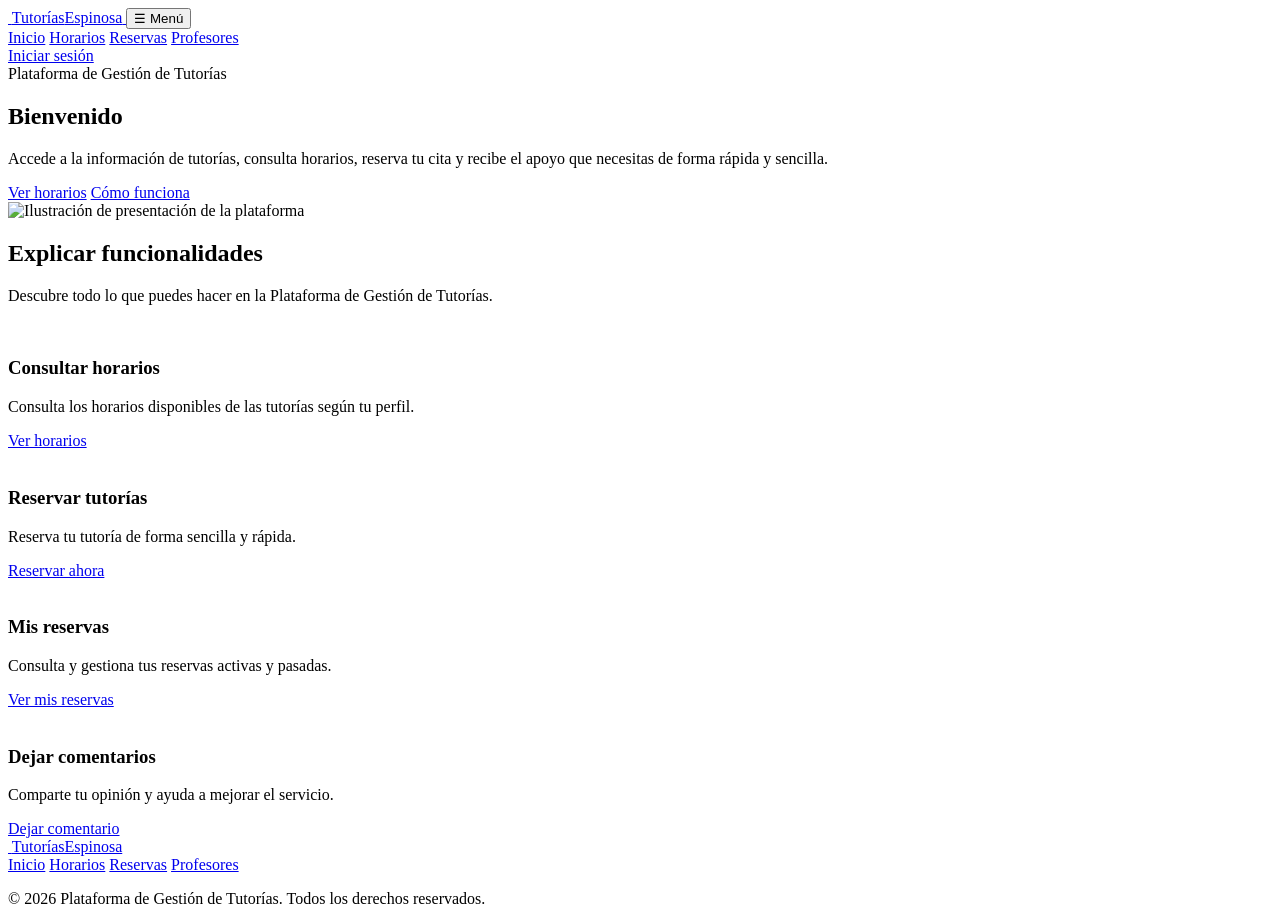
==== commit b1c39129: "[#45] Enlazar la página principal con horarios" ====
--- a/frontend/index.html
+++ b/frontend/index.html
@@ -35,7 +35,7 @@
             </button>
             <nav class="menu" id="menu-principal" aria-label="Navegación principal">
                 <a class="activo" href="./index.html" aria-current="page">Inicio</a>
-                <a href="#horarios">Horarios</a>
+                <a href="./horarios.html">Horarios</a>
                 <a href="#reservas">Reservas</a>
                 <a href="./login.html" data-proximo="profesores">Profesores</a>
             </nav>
@@ -58,7 +58,7 @@
                         reserva tu cita y recibe el apoyo que necesitas de forma rápida y sencilla.
                     </p>
                     <div class="tarjeta-centro-botones">
-                        <a class="boton boton-azul" href="#horarios">Ver horarios</a>
+                        <a class="boton boton-azul" href="./horarios.html">Ver horarios</a>
                         <a class="boton boton-claro" href="#funciones">Cómo funciona</a>
                     </div>
                 </div>
@@ -82,17 +82,17 @@
             <div class="tarjetas">
                 <article class="tarjeta tarjeta-azul" id="horarios">
                     <div class="icono icono-azul">
-                        <img src="./imagenes/icono-horarios.png" width="70%" height="70%" alt="">
+                        <img src="./imagenes/icono-horarios.png" class="icono-imagen-70" alt="">
                     </div>
                     <h3>Consultar horarios</h3>
                     <p>Consulta los horarios disponibles de las tutorías según tu perfil.</p>
                     <!-- Enlace provisional: informa de que la funcionalidad aun no existe. -->
-                    <a href="./login.html" data-proximo="horarios" aria-label="Consultar horarios">Ver horarios</a>
+                    <a href="./horarios.html" aria-label="Consultar horarios">Ver horarios</a>
                 </article>
 
                 <article class="tarjeta tarjeta-verde">
                     <div class="icono icono-verde">
-                        <img src="./imagenes/icono-reservar-tutoria.png" width="80%" height="80%" alt="">
+                        <img src="./imagenes/icono-reservar-tutoria.png" class="icono-imagen-80" alt="">
                     </div>
                     <h3>Reservar tutorías</h3>
                     <p>Reserva tu tutoría de forma sencilla y rápida.</p>
@@ -101,7 +101,7 @@
 
                 <article class="tarjeta tarjeta-morada" id="reservas">
                     <div class="icono icono-morado">
-                        <img src="./imagenes/icono-mis-reservas.png" width="70%" height="70%" alt="">
+                        <img src="./imagenes/icono-mis-reservas.png" class="icono-imagen-70" alt="">
                     </div>
                     <h3>Mis reservas</h3>
                     <p>Consulta y gestiona tus reservas activas y pasadas.</p>
@@ -110,7 +110,7 @@
 
                 <article class="tarjeta tarjeta-naranja" id="comentarios">
                     <div class="icono icono-naranja">
-                        <img src="./imagenes/icono-comentarios.png" width="70%" height="70%" alt="">
+                        <img src="./imagenes/icono-comentarios.png" class="icono-imagen-70" alt="">
                     </div>
                     <h3>Dejar comentarios</h3>
                     <p>Comparte tu opinión y ayuda a mejorar el servicio.</p>
@@ -131,7 +131,7 @@
             </a>
             <nav class="enlaces-pie" aria-label="Navegación del pie">
                 <a href="./index.html">Inicio</a>
-                <a href="#horarios">Horarios</a>
+                <a href="./horarios.html">Horarios</a>
                 <a href="#reservas">Reservas</a>
                 <a href="./login.html" data-proximo="profesores">Profesores</a>
             </nav>
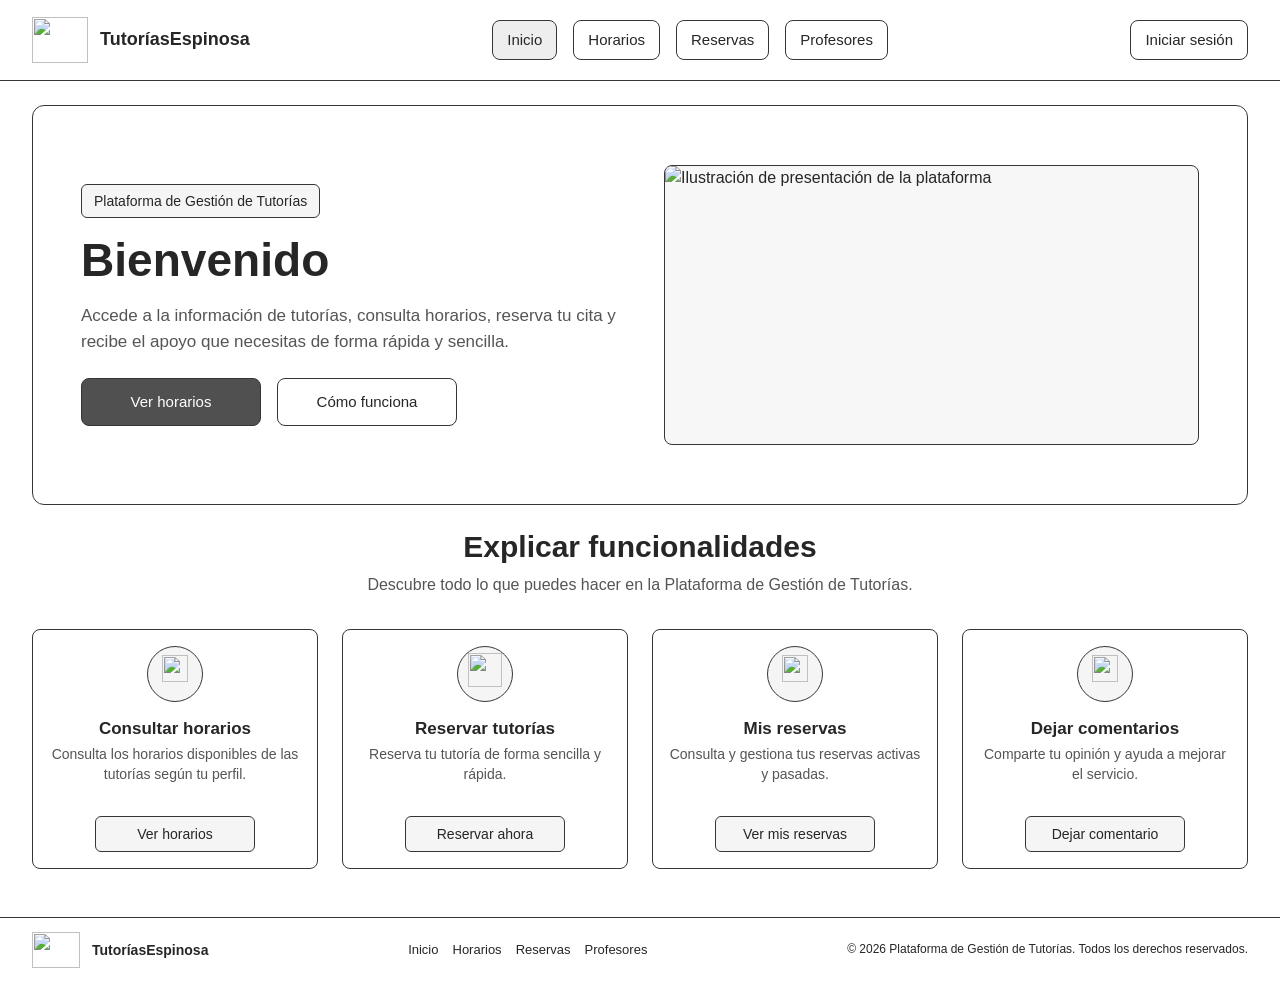
==== commit 15f9d8ec: "[#51] Enlazar el resto de páginas con reservas" ====
--- a/frontend/index.html
+++ b/frontend/index.html
@@ -36,7 +36,7 @@
             <nav class="menu" id="menu-principal" aria-label="Navegación principal">
                 <a class="activo" href="./index.html" aria-current="page">Inicio</a>
                 <a href="./horarios.html">Horarios</a>
-                <a href="#reservas">Reservas</a>
+                <a href="./reservas.html">Reservas</a>
                 <a href="./login.html" data-proximo="profesores">Profesores</a>
             </nav>
 
@@ -86,7 +86,6 @@
                     </div>
                     <h3>Consultar horarios</h3>
                     <p>Consulta los horarios disponibles de las tutorías según tu perfil.</p>
-                    <!-- Enlace provisional: informa de que la funcionalidad aun no existe. -->
                     <a href="./horarios.html" aria-label="Consultar horarios">Ver horarios</a>
                 </article>
 
@@ -96,7 +95,7 @@
                     </div>
                     <h3>Reservar tutorías</h3>
                     <p>Reserva tu tutoría de forma sencilla y rápida.</p>
-                    <a href="./login.html" data-proximo="reservar" aria-label="Reservar una tutoría">Reservar ahora</a>
+                    <a href="./reservas.html" data-proximo="reservar" aria-label="Reservar una tutoría">Reservar ahora</a>
                 </article>
 
                 <article class="tarjeta tarjeta-morada" id="reservas">
@@ -132,7 +131,7 @@
             <nav class="enlaces-pie" aria-label="Navegación del pie">
                 <a href="./index.html">Inicio</a>
                 <a href="./horarios.html">Horarios</a>
-                <a href="#reservas">Reservas</a>
+                <a href="./reservas.html">Reservas</a>
                 <a href="./login.html" data-proximo="profesores">Profesores</a>
             </nav>
             <p>© 2026 Plataforma de Gestión de Tutorías. Todos los derechos reservados.</p>
--- a/frontend/css/style.css
+++ b/frontend/css/style.css
@@ -0,0 +1,371 @@
+/*
+ * Plataforma Web de Gestión de Tutorías
+ * Tarea #14 - Adaptación visual de la página principal.
+ * Referencia: docs/wireframes/pagina-principal (Desktop / Tablet / Mobile + Specs).
+ * Estilos base y compartidos por Index, Login y Horarios.
+ * Los estilos de navegación se complementan con navegacion.css.
+ */
+
+:root {
+  --color-texto: #262626;
+  --color-secundario: #555555;
+  --color-borde: #363636;
+  --color-fondo: #ffffff;
+  --color-suave: #f5f5f5;
+  --color-primario: #505050;
+  --color-primario-hover: #363636;
+  --radio: 8px;
+  --radio-tarjeta: 12px;
+  --espacio-1: 8px;
+  --espacio-2: 12px;
+  --espacio-3: 16px;
+  --espacio-4: 24px;
+  --espacio-5: 32px;
+  --espacio-6: 48px;
+  --ancho-maximo: 1280px;
+}
+
+/* 01. Base del documento */
+*, *::before, *::after { box-sizing: border-box; }
+html { scroll-behavior: smooth; }
+body {
+  margin: 0;
+  min-height: 100vh;
+  display: flex;
+  flex-direction: column;
+  font-family: "Trebuchet MS", Arial, Helvetica, sans-serif;
+  font-size: 16px;
+  line-height: 1.5;
+  color: var(--color-texto);
+  background: var(--color-fondo);
+}
+img { display: block; max-width: 100%; }
+a { color: inherit; text-decoration: none; }
+a:focus-visible {
+  outline: 3px solid #555;
+  outline-offset: 3px;
+}
+.contenedor {
+  width: calc(100% - 64px);
+  max-width: var(--ancho-maximo);
+  margin-inline: auto;
+}
+main { flex: 1; min-width: 0; }
+
+/* 02. Cabecera y menu - desktop: 80px; Flexbox */
+.cabecera {
+  background: #fff;
+  border-bottom: 1px solid var(--color-borde);
+}
+.navegacion {
+  min-height: 80px;
+  display: flex;
+  align-items: center;
+  justify-content: space-between;
+  gap: var(--espacio-4);
+}
+.logo {
+  display: inline-flex;
+  align-items: center;
+  gap: var(--espacio-2);
+  font-size: 18px;
+  line-height: 1.2;
+  font-weight: 700;
+  flex-shrink: 0;
+}
+.icono-logo { display: inline-flex; flex-shrink: 0; }
+.icono-logo img { width: 56px; height: 46px; object-fit: contain; }
+.azul { color: inherit; } /* Color original no se usa en el wireframe monocromo. */
+.menu, .botones-cabecera {
+  display: flex;
+  align-items: center;
+  gap: var(--espacio-3);
+}
+.menu { justify-content: center; }
+.menu a,
+.boton {
+  display: inline-flex;
+  align-items: center;
+  justify-content: center;
+  min-height: 40px;
+  padding: 8px 14px;
+  border: 1px solid var(--color-borde);
+  border-radius: var(--radio);
+  background: #fff;
+  color: var(--color-texto);
+  font: inherit;
+  font-size: 15px;
+  line-height: 1.2;
+  text-align: center;
+  transition: background-color .15s ease, color .15s ease;
+}
+.menu a:hover,
+.menu a.activo,
+.boton-claro:hover { background: #eeeeee; }
+.boton-azul { background: var(--color-primario); color: #fff; }
+.boton-azul:hover { background: var(--color-primario-hover); }
+.botones-cabecera { flex-shrink: 0; }
+
+/* 03. Hero - Grid 1fr 1fr / gap 48px */
+.fondo {
+  /* Sin imagen de fondo: el wireframe emplea una tarjeta blanca. */
+  padding: var(--espacio-4) 0 0;
+  background: #fff;
+}
+.tarjeta-centro {
+  min-height: 400px;
+  display: grid;
+  grid-template-columns: minmax(0, 1fr) minmax(0, 1fr);
+  align-items: center;
+  gap: var(--espacio-6);
+  padding: 32px 48px;
+  border: 1px solid var(--color-borde);
+  border-radius: var(--radio-tarjeta);
+  background: #fff;
+  box-shadow: none;
+}
+.tarjeta-centro-texto { min-width: 0; }
+.etiqueta {
+  display: inline-block;
+  max-width: 100%;
+  margin-bottom: var(--espacio-3);
+  padding: 7px 12px;
+  border: 1px solid var(--color-borde);
+  border-radius: 6px;
+  background: var(--color-suave);
+  font-size: 14px;
+  line-height: 1.3;
+}
+h1 {
+  margin: 0 0 16px;
+  font-size: clamp(36px, 3.6vw, 52px);
+  font-weight: 700;
+  line-height: 1.15;
+}
+.tarjeta-centro-texto p {
+  max-width: 570px;
+  margin: 0 0 var(--espacio-4);
+  font-size: 17px;
+  color: var(--color-secundario);
+  line-height: 1.5;
+}
+.tarjeta-centro-botones {
+  display: flex;
+  flex-wrap: wrap;
+  gap: var(--espacio-3);
+}
+.tarjeta-centro-botones .boton {
+  min-height: 48px;
+  min-width: 180px;
+  padding: 10px 18px;
+}
+.tarjeta-centro-imagen {
+  width: 100%;
+  min-width: 0;
+  height: 280px;
+  display: flex;
+  align-items: center;
+  justify-content: center;
+  overflow: hidden;
+  border: 1px solid var(--color-borde);
+  border-radius: var(--radio);
+  background: #f7f7f7;
+}
+.imagenIndex { width: 100%; height: 100%; object-fit: contain; }
+
+/* 04. Funcionalidades - Grid 4 columnas / gap 24px */
+.funciones { padding-block: 24px 48px; }
+.titulo-seccion { text-align: center; margin-bottom: var(--espacio-5); }
+.titulo-seccion h2 { margin: 0 0 8px; font-size: 30px; line-height: 1.2; }
+.titulo-seccion p { margin: 0; font-size: 16px; color: var(--color-secundario); }
+.tarjetas {
+  display: grid;
+  grid-template-columns: repeat(4, minmax(0, 1fr));
+  gap: var(--espacio-4);
+}
+.tarjeta {
+  display: flex;
+  flex-direction: column;
+  align-items: center;
+  min-width: 0;
+  min-height: 240px;
+  padding: var(--espacio-3);
+  border: 1px solid var(--color-borde);
+  border-radius: var(--radio);
+  text-align: center;
+  background: #fff;
+}
+.tarjeta-azul, .tarjeta-verde, .tarjeta-morada, .tarjeta-naranja { background: #fff; }
+.icono {
+  width: 56px;
+  height: 56px;
+  flex: 0 0 56px;
+  margin-bottom: var(--espacio-3);
+  display: flex;
+  align-items: center;
+  justify-content: center;
+  border: 1px solid var(--color-borde);
+  border-radius: 50%;
+  background: var(--color-suave);
+}
+.icono-azul, .icono-verde, .icono-morado, .icono-naranja { background: var(--color-suave); }
+.icono img { max-width: 78%; max-height: 78%; object-fit: contain; }
+/* Tamano de los iconos de las tarjetas, definido en CSS. */
+.icono-imagen-70 { width: 70%; height: 70%; }
+.icono-imagen-80 { width: 80%; height: 80%; }
+.tarjeta h3 { margin: 0 0 6px; font-size: 17px; line-height: 1.25; }
+.tarjeta p {
+  margin: 0 0 var(--espacio-3);
+  font-size: 14px;
+  line-height: 1.4;
+  color: var(--color-secundario);
+}
+.tarjeta > a {
+  display: inline-flex;
+  min-height: 36px;
+  min-width: 160px;
+  max-width: 100%;
+  margin-top: auto;
+  padding: 7px 12px;
+  align-items: center;
+  justify-content: center;
+  border: 1px solid var(--color-borde);
+  border-radius: 6px;
+  background: var(--color-suave);
+  font-size: 14px;
+  line-height: 1.2;
+}
+.tarjeta > a:hover { background: #e5e5e5; }
+
+/* 05. Pie - Flexbox / altura minima 64px */
+.pie { margin-top: auto; border-top: 1px solid var(--color-borde); background: #fff; }
+.pie-contenido {
+  min-height: 64px;
+  display: flex;
+  align-items: center;
+  justify-content: space-between;
+  gap: 16px;
+}
+.logo-pie { font-size: 14px; }
+.logo-pie .icono-logo img { width: 48px; height: 36px; }
+.enlaces-pie { display: flex; flex-wrap: wrap; justify-content: center; gap: 10px; }
+.enlaces-pie a { padding: 4px 2px; font-size: 13px; }
+.enlaces-pie a:hover { text-decoration: underline; }
+.pie p { margin: 0; font-size: 12px; line-height: 1.3; text-align: right; }
+
+/* 06. Tablet: 701px - 1050px (referencia 1024px, contenedor 960px) */
+@media (max-width: 1050px) {
+  .navegacion { min-height: 64px; gap: 12px; }
+  .logo { font-size: 15px; }
+  .icono-logo img { width: 50px; height: 40px; }
+  .menu, .botones-cabecera { gap: 8px; }
+  .menu a, .botones-cabecera .boton { padding-inline: 10px; font-size: 13px; }
+  .tarjeta-centro { min-height: 400px; padding: 24px 32px; gap: 32px; }
+  .tarjeta-centro-imagen { height: 320px; }
+  h1 { font-size: 40px; }
+  .tarjeta-centro-texto p { font-size: 16px; }
+  .tarjeta-centro-botones .boton { min-width: 0; flex: 1 1 140px; }
+  .funciones { padding-block: 48px; }
+  .tarjetas { grid-template-columns: repeat(2, minmax(0, 1fr)); }
+  .tarjeta {
+    min-height: 140px;
+    display: grid;
+    grid-template-columns: 64px minmax(0, 1fr);
+    grid-template-rows: auto auto auto;
+    column-gap: 16px;
+    align-content: center;
+    align-items: start;
+    padding: 16px 20px;
+    text-align: left;
+  }
+  .tarjeta .icono { grid-column: 1; grid-row: 1 / span 3; margin: 0; }
+  .tarjeta h3, .tarjeta p, .tarjeta > a { grid-column: 2; }
+  .tarjeta h3 { grid-row: 1; font-size: 16px; }
+  .tarjeta p { grid-row: 2; font-size: 13px; margin-bottom: 6px; }
+  .tarjeta > a { grid-row: 3; min-width: 0; width: min(100%, 220px); min-height: 30px; margin-top: 0; }
+  .logo-pie { font-size: 12px; }
+  .enlaces-pie a { font-size: 12px; }
+  .pie p { font-size: 11px; }
+}
+
+/* 07. Ajuste intermedio para que la cabecera no se solape */
+@media (max-width: 860px) and (min-width: 701px) {
+  .navegacion { flex-wrap: wrap; padding-block: 12px; }
+  .menu { order: 3; width: 100%; }
+  .tarjeta-centro { gap: 24px; padding-inline: 24px; }
+  .tarjeta-centro-imagen { height: 265px; }
+  .pie-contenido { flex-wrap: wrap; justify-content: center; padding-block: 12px; }
+}
+
+/* 08. Movil: <=700px (referencia 390px, margen 16px) */
+@media (max-width: 700px) {
+  .contenedor { width: calc(100% - 32px); }
+  .navegacion {
+    display: flex;
+    flex-direction: column;
+    align-items: stretch;
+    gap: 12px;
+    padding-block: 12px 16px;
+  }
+  .navegacion > .logo { min-height: 48px; align-self: flex-start; font-size: 15px; white-space: normal; }
+  .navegacion > .logo .icono-logo img { width: 48px; height: 40px; }
+  /* Distribución responsive del menú; main.js controla su apertura y cierre. */
+  .menu {
+    order: 0;
+    display: grid;
+    width: 100%;
+    grid-template-columns: repeat(2, minmax(0, 1fr));
+    gap: 12px;
+  }
+  .menu a { min-width: 0; min-height: 40px; padding: 8px; font-size: 14px; }
+  .botones-cabecera { width: 100%; }
+  .botones-cabecera .boton { width: 100%; min-height: 40px; }
+  .fondo { padding-top: 16px; }
+  .tarjeta-centro {
+    min-height: 0;
+    display: flex;
+    flex-direction: column;
+    align-items: stretch;
+    gap: 16px;
+    padding: 16px;
+  }
+  .etiqueta { margin-bottom: 10px; font-size: 12px; }
+  h1 { font-size: clamp(32px, 9vw, 42px); margin-bottom: 12px; }
+  .tarjeta-centro-texto p { font-size: 15px; margin-bottom: 16px; }
+  .tarjeta-centro-botones { flex-direction: column; gap: 12px; }
+  .tarjeta-centro-botones .boton { width: 100%; flex: 0 0 auto; min-height: 48px; }
+  .tarjeta-centro-imagen { height: 160px; }
+  .funciones { padding-block: 24px; }
+  .titulo-seccion { margin-bottom: 20px; }
+  .titulo-seccion h2 { font-size: clamp(23px, 6.6vw, 28px); }
+  .titulo-seccion p { font-size: 13px; }
+  .tarjetas { grid-template-columns: 1fr; gap: 16px; }
+  .tarjeta {
+    grid-template-columns: 64px minmax(0, 1fr);
+    padding: 12px;
+    min-height: 112px;
+    column-gap: 12px;
+  }
+  .tarjeta .icono { width: 56px; height: 56px; }
+  .tarjeta h3 { font-size: 15px; }
+  .tarjeta p { font-size: 13px; }
+  .tarjeta > a { min-height: 28px; font-size: 12px; }
+  .pie-contenido {
+    min-height: 72px;
+    flex-direction: column;
+    align-items: flex-start;
+    justify-content: center;
+    gap: 4px;
+    padding-block: 12px;
+  }
+  .logo-pie { font-size: 12px; }
+  .logo-pie .icono-logo img { width: 40px; height: 30px; }
+  .enlaces-pie { gap: 8px; }
+  .enlaces-pie a { font-size: 11px; }
+  .pie p { align-self: center; width: 100%; text-align: center; font-size: 10px; }
+}
+
+@media (prefers-reduced-motion: reduce) {
+  html { scroll-behavior: auto; }
+  *, *::before, *::after { transition: none !important; }
+}
--- a/frontend/css/navegacion.css
+++ b/frontend/css/navegacion.css
@@ -0,0 +1,94 @@
+/* Tarea #15: estilos de navegación y avisos compartidos, complementarios a style.css. */
+.menu-toggle {
+  display: none;
+  align-items: center;
+  justify-content: center;
+  gap: 8px;
+  min-height: 44px;
+  padding: 8px 14px;
+  background: #fff;
+  border: 1px solid #777;
+  border-radius: 8px;
+  color: inherit;
+  font: inherit;
+  font-weight: 600;
+  cursor: pointer;
+}
+.menu-toggle__icono { font-size: 22px; line-height: 1; }
+.menu-toggle:focus-visible,
+.aviso-navegacion__cerrar:focus-visible {
+  outline: 3px solid #555;
+  outline-offset: 3px;
+}
+
+/* La cabecera del movil presenta el logo, la hamburguesa y el acceso al Login. */
+@media (max-width: 700px) {
+  .navegacion {
+    display: grid;
+    grid-template-columns: minmax(0, 1fr) auto;
+    align-items: center;
+    gap: 12px;
+  }
+  .navegacion > .logo {
+    grid-column: 1;
+    grid-row: 1;
+    min-width: 0;
+    align-self: center;
+  }
+  .menu-toggle {
+    display: inline-flex;
+    grid-column: 2;
+    grid-row: 1;
+    justify-self: end;
+  }
+  .navegacion > .menu {
+    display: none;
+    grid-column: 1 / -1;
+    grid-row: 2;
+    width: 100%;
+  }
+  .navegacion > .menu.is-open {
+    display: grid;
+    grid-template-columns: repeat(2, minmax(0, 1fr));
+  }
+  .navegacion > .botones-cabecera {
+    grid-column: 1 / -1;
+    grid-row: 3;
+    width: 100%;
+  }
+}
+
+/* Toast para destinos pendientes: no simula funcionalidades inexistentes. */
+.aviso-navegacion[hidden] { display: none !important; }
+.aviso-navegacion {
+  position: fixed;
+  inset-inline: 16px;
+  bottom: 20px;
+  z-index: 1000;
+  width: min(440px, calc(100% - 32px));
+  margin-inline: auto;
+  padding: 12px 16px;
+  display: flex;
+  align-items: center;
+  gap: 12px;
+  border: 1px solid #777;
+  border-radius: 10px;
+  color: #202020;
+  background: #fff;
+  box-shadow: 0 8px 28px rgb(0 0 0 / 15%);
+  font-size: 14px;
+}
+.aviso-navegacion__texto { margin: 0; flex: 1; line-height: 1.4; }
+.aviso-navegacion__cerrar {
+  background: transparent;
+  border: 0;
+  color: inherit;
+  cursor: pointer;
+  font: inherit;
+  font-size: 22px;
+  min-width: 34px;
+  min-height: 34px;
+}
+@media (prefers-reduced-motion: reduce) {
+  .menu-toggle { transition: none; }
+}
